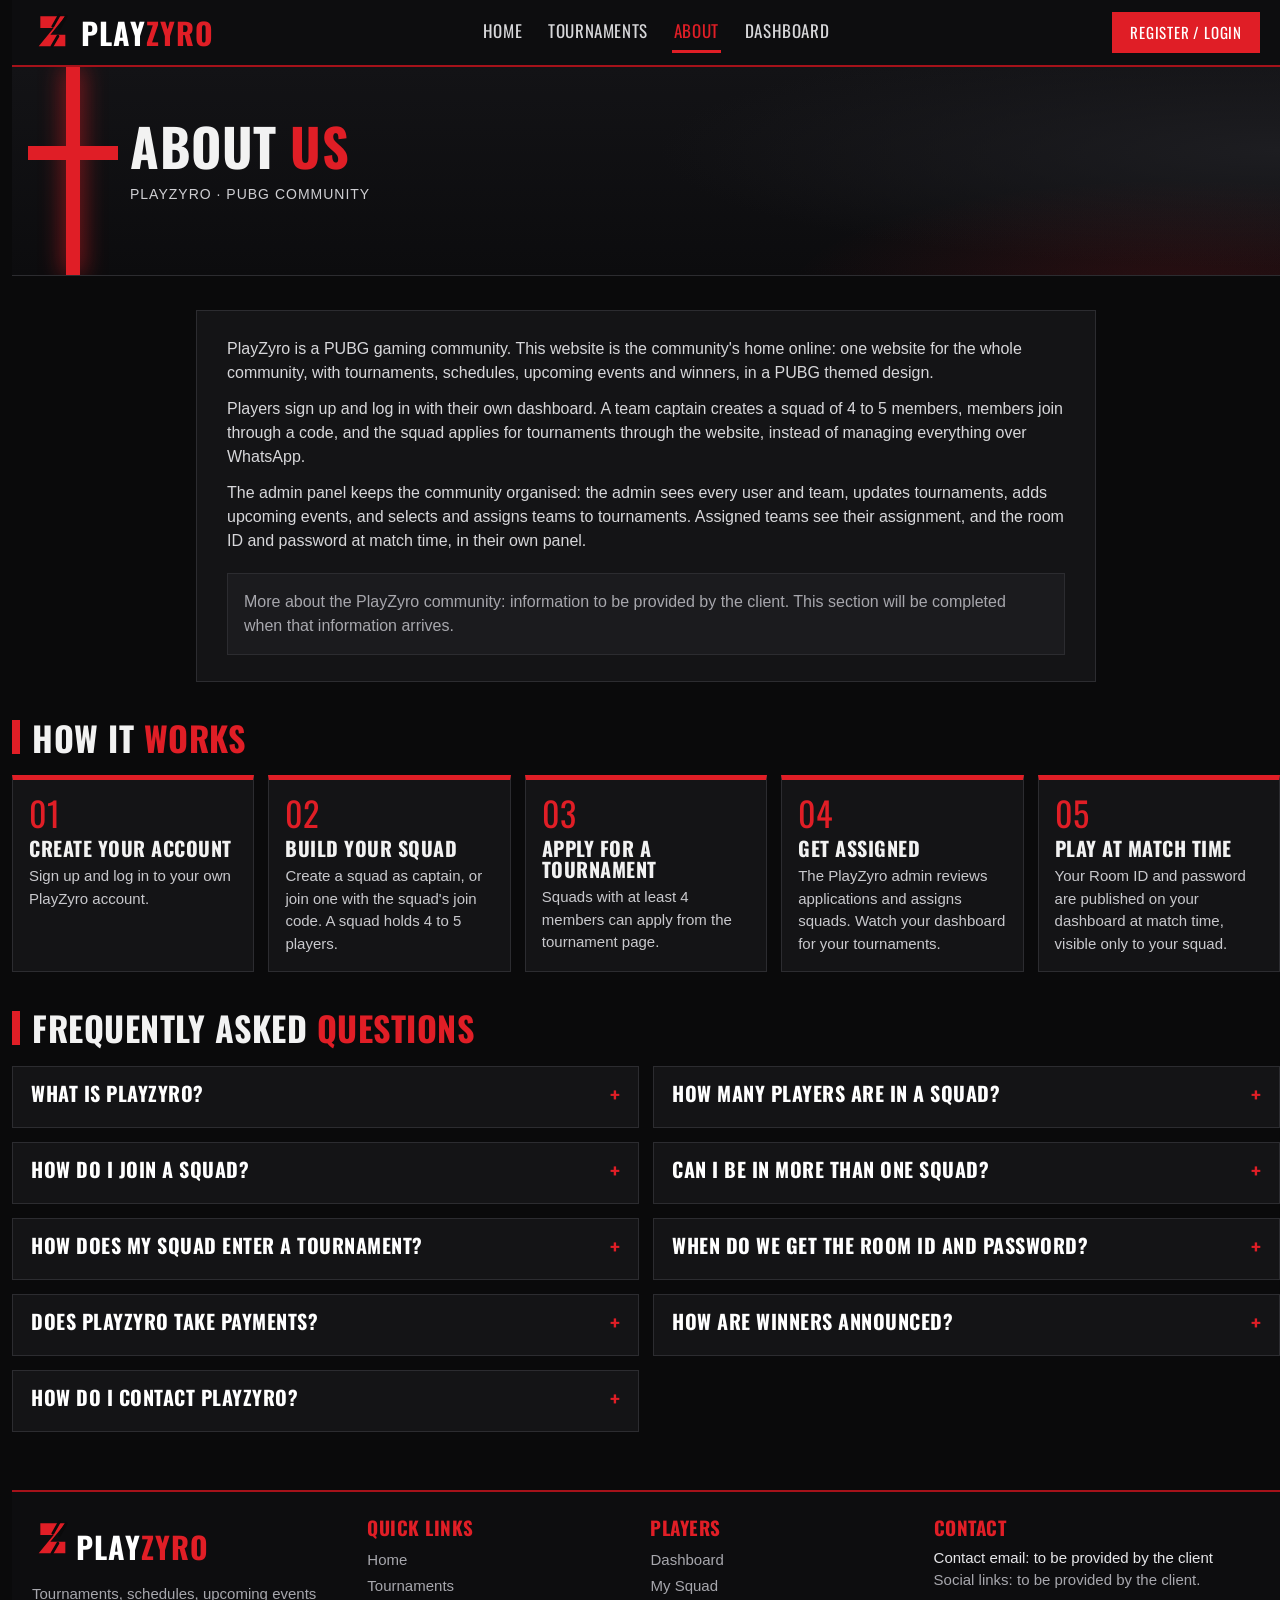
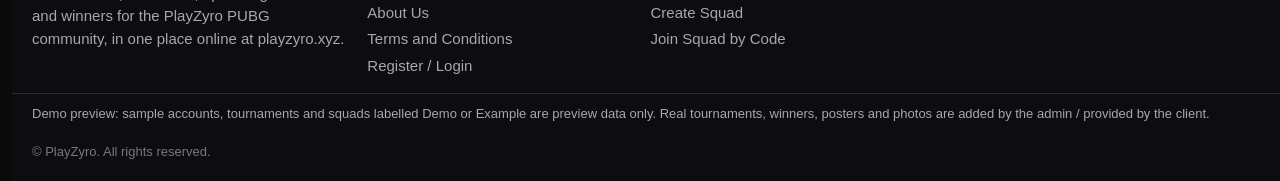
==== about.html @ 916bda05 "V5 R1 fix round (panel order, Chat 2 Screenshot Match R1 on 20g): single red header button per page " ====
<!DOCTYPE html>
<html lang="en">
<head>
<meta charset="UTF-8">
<meta name="viewport" content="width=device-width, initial-scale=1.0">
<title>About Us | PlayZyro</title>
<link rel="icon" href="data:image/svg+xml,%3Csvg xmlns='http://www.w3.org/2000/svg' viewBox='0 0 48 48'%3E%3Cpath d='M10 4h30L22 26h18v14H8L26 18H10z' fill='%23e01e26'/%3E%3C/svg%3E">
<link rel="preconnect" href="https://fonts.googleapis.com">
<link rel="preconnect" href="https://fonts.gstatic.com" crossorigin>
<link href="https://fonts.googleapis.com/css2?family=Barlow+Condensed:wght@500;600;700&family=Oswald:wght@500;600;700&display=swap" rel="stylesheet">
<link rel="stylesheet" href="assets/css/style.css?v=2026-11-20h">
<script>window.PZ_VARIANT = 'v5';</script>
<script src="assets/js/app.js?v=2026-11-20h"></script>
</head>
<body class="has-edge">
<header class="site-header">
<div class="header-in">
<a class="logo" href="index.html" aria-label="PlayZyro home">
<svg viewBox="0 0 48 48" class="logo-mark" aria-hidden="true"><path d="M10 4h30L22 26h18v14H8L26 18H10z" fill="#e01e26"/><path d="M33 2L25 16M41 4L33 18M31 28l-7 12" stroke="#0a0a0b" stroke-width="3.4" stroke-linecap="round"/></svg>
<span class="logo-word">PLAY<span>ZYRO</span></span></a>
<button class="nav-toggle" type="button" aria-label="Open menu" onclick="document.body.classList.toggle('nav-open')">&#9776;</button>
<nav class="main-nav"><a href="index.html">Home</a><a href="tournaments.html">Tournaments</a><a href="about.html" class="active">About</a><a href="dashboard.html">Dashboard</a><a href="admin.html" data-admin-link>Admin</a></nav>
<div class="header-actions"><span class="user-chip" data-user-chip></span><a class="btn btn-red btn-sm" href="auth.html">Register / Login</a></div>
</div>
</header>
<div class="nav-backdrop" onclick="document.body.classList.remove('nav-open')" aria-hidden="true"></div>
<aside class="mobile-drawer" aria-label="Mobile navigation"><div class="drawer-head"><span>Menu</span><button class="drawer-close" type="button" aria-label="Close menu" onclick="document.body.classList.remove('nav-open')">&times;</button></div><nav class="drawer-nav" onclick="document.body.classList.remove('nav-open')"><a href="index.html">Home</a><a href="tournaments.html">Tournaments</a><a href="about.html" class="active">About</a><a href="dashboard.html">Dashboard</a><a href="admin.html" data-admin-link>Admin</a></nav><div class="drawer-auth"><a class="btn btn-outline btn-block" href="auth.html?mode=login">Log In</a><a class="btn btn-red btn-block" href="auth.html">Sign Up</a><span class="user-chip" data-user-chip></span></div></aside>

<section class="band"><div class="cross"></div><div class="band-in"><h1>About <span class="red">Us</span></h1><p>PlayZyro &middot; PUBG Community</p></div></section>
<main class="wrap page-pad">
<div class="content-card">
<p>PlayZyro is a PUBG gaming community. This website is the community's home online: one website for the whole community, with tournaments, schedules, upcoming events and winners, in a PUBG themed design.</p>
<p>Players sign up and log in with their own dashboard. A team captain creates a squad of 4 to 5 members, members join through a code, and the squad applies for tournaments through the website, instead of managing everything over WhatsApp.</p>
<p>The admin panel keeps the community organised: the admin sees every user and team, updates tournaments, adds upcoming events, and selects and assigns teams to tournaments. Assigned teams see their assignment, and the room ID and password at match time, in their own panel.</p>
<div class="gap-box">More about the PlayZyro community: information to be provided by the client. This section will be completed when that information arrives.</div>
</div>

<div class="sec-head"><h2>How It <span>Works</span></h2></div>
<div class="steps-grid">
<div class="step-card"><p class="num">01</p><h3>Create your account</h3><p>Sign up and log in to your own PlayZyro account.</p></div>
<div class="step-card"><p class="num">02</p><h3>Build your squad</h3><p>Create a squad as captain, or join one with the squad's join code. A squad holds 4 to 5 players.</p></div>
<div class="step-card"><p class="num">03</p><h3>Apply for a tournament</h3><p>Squads with at least 4 members can apply from the tournament page.</p></div>
<div class="step-card"><p class="num">04</p><h3>Get assigned</h3><p>The PlayZyro admin reviews applications and assigns squads. Watch your dashboard for your tournaments.</p></div>
<div class="step-card"><p class="num">05</p><h3>Play at match time</h3><p>Your Room ID and password are published on your dashboard at match time, visible only to your squad.</p></div>
</div>
<div class="sec-head"><h2>Frequently Asked <span>Questions</span></h2></div>
<div class="faq-grid">
<div class="faq-item"><h3>What is PlayZyro?</h3><p>PlayZyro runs PUBG community tournaments online: schedules, squads, assignments and winners in one place.</p></div>
<div class="faq-item"><h3>How many players are in a squad?</h3><p>A squad holds 4 to 5 players. The captain creates the squad and shares its join code.</p></div>
<div class="faq-item"><h3>How do I join a squad?</h3><p>Ask the captain for the squad's join code, then use Join a Squad while logged in.</p></div>
<div class="faq-item"><h3>Can I be in more than one squad?</h3><p>Each player has one active squad.</p></div>
<div class="faq-item"><h3>How does my squad enter a tournament?</h3><p>A squad with at least 4 members applies from the tournament page. The admin assigns squads, and assigned squads see the tournament on their dashboard.</p></div>
<div class="faq-item"><h3>When do we get the Room ID and password?</h3><p>The admin publishes them at match time. They appear on the dashboard of assigned squad members only.</p></div>
<div class="faq-item"><h3>Does PlayZyro take payments?</h3><p>No. PlayZyro does not take payments, deposits or withdrawals on this site.</p></div>
<div class="faq-item"><h3>How are winners announced?</h3><p>Winners from finished tournaments are published in the winners section on this site.</p></div>
<div class="faq-item"><h3>How do I contact PlayZyro?</h3><p>Contact email: to be provided by the client</p></div>
</div>
</main>
<footer class="site-footer">
<div class="footer-in">
<div class="footer-col footer-brand"><a class="logo" href="index.html" aria-label="PlayZyro home">
<svg viewBox="0 0 48 48" class="logo-mark" aria-hidden="true"><path d="M10 4h30L22 26h18v14H8L26 18H10z" fill="#e01e26"/><path d="M33 2L25 16M41 4L33 18M31 28l-7 12" stroke="#0a0a0b" stroke-width="3.4" stroke-linecap="round"/></svg>
<span class="logo-word">PLAY<span>ZYRO</span></span></a>
<p>Tournaments, schedules, upcoming events and winners for the PlayZyro PUBG community, in one place online at playzyro.xyz.</p></div>
<div class="footer-col"><h4>Quick Links</h4><a href="index.html">Home</a><a href="tournaments.html">Tournaments</a><a href="about.html">About Us</a><a href="terms.html">Terms and Conditions</a><a href="auth.html">Register / Login</a></div>
<div class="footer-col"><h4>Players</h4><a href="dashboard.html">Dashboard</a><a href="squad.html">My Squad</a><a href="squad-create.html">Create Squad</a><a href="squad-join.html">Join Squad by Code</a></div>
<div class="footer-col"><h4>Contact</h4><p class="contact-line">Contact email: to be provided by the client</p><p>Social links: to be provided by the client.</p></div>
</div>
<p class="demo-notice">Demo preview: sample accounts, tournaments and squads labelled Demo or Example are preview data only. Real tournaments, winners, posters and photos are added by the admin / provided by the client.</p>
<p class="copyright">&copy; PlayZyro. All rights reserved.</p>
</footer>
<script>
(function(){var u=PZ.session();document.querySelectorAll('[data-admin-link]').forEach(function(a){if(!u||u.role!=='admin'){a.style.display='none';}});})();
</script>
</body>
</html>
---- assets/css/style.css ----
*{box-sizing:border-box;margin:0;padding:0}
:root{--head:"Oswald","Barlow Condensed","Roboto Condensed","Arial Narrow","Liberation Sans Narrow",Impact,sans-serif;--bg:#0a0a0b;--panel:#141416;--panel2:#1b1b1e;--line:#2c2c30;--red:#e01e26;--red-dark:#a5121a;--text:#f2f2f2;--muted:#a7a7ad;--green:#3fae5a}
html{scroll-behavior:smooth}
body{background:var(--bg);color:var(--text);font-family:Arial,Helvetica,sans-serif;font-size:16px;line-height:1.5}
body.has-edge{border-left:14px solid transparent;background-image:linear-gradient(var(--bg),var(--bg)),linear-gradient(var(--red),var(--red));background-origin:padding-box,border-box}
h1,h2,h3,h4,.cond{font-family:var(--head);font-stretch:condensed;text-transform:uppercase;letter-spacing:.5px;line-height:1.05}
a{color:var(--text);text-decoration:none}
img{max-width:100%}
.wrap{max-width:1280px;margin:0 auto;padding:0 20px}
/* header */
.site-header{background:#0d0d0f;border-bottom:2px solid var(--red-dark);position:relative;z-index:20}
.header-in{max-width:1280px;margin:0 auto;padding:10px 20px;display:flex;align-items:center;gap:26px}
.logo{display:flex;align-items:center;gap:9px}
.logo-mark{width:40px;height:40px;flex:none}
.logo-word{font-family:var(--head);font-size:30px;font-weight:700;letter-spacing:1px;color:#fff;text-transform:uppercase}
.logo-word span{color:var(--red)}
.main-nav{display:flex;gap:22px;flex:1;justify-content:center}
.main-nav a{font-family:var(--head);text-transform:uppercase;font-size:17px;letter-spacing:.6px;color:#d7d7da;padding:6px 2px}
.main-nav a.active{color:var(--red);border-bottom:3px solid var(--red)}
.main-nav a:hover{color:var(--red)}
.header-actions{display:flex;align-items:center;gap:14px}
.user-chip{font-size:13px;color:var(--muted);white-space:nowrap}
.nav-toggle{display:none;background:none;border:1px solid var(--red);color:#fff;font-size:20px;padding:4px 12px;cursor:pointer}
/* buttons */
.btn{display:inline-block;font-family:var(--head);text-transform:uppercase;letter-spacing:.8px;font-size:18px;padding:11px 26px;border:2px solid transparent;cursor:pointer;text-align:center;background:#26262a;color:#fff}
.btn-red{background:var(--red);color:#fff}
.btn-red:hover{background:var(--red-dark)}
.btn-outline{border-color:var(--red);color:#ff4d54;background:transparent}
.btn-outline:hover{background:rgba(224,30,38,.14)}
.btn-sm{padding:7px 16px;font-size:15px}
.btn-block{display:block;width:100%}
.btn-grey{background:#333338}
/* section headings with red bar */
.sec-head{display:flex;align-items:center;gap:12px;margin:38px 0 20px}
.sec-head::before{content:"";width:8px;height:34px;background:var(--red);flex:none}
.sec-head h2{font-size:34px}
.sec-head h2 span{color:var(--red)}
/* hero */
.hero{position:relative;overflow:hidden;background:linear-gradient(115deg,transparent 0 61%,rgba(224,30,38,.30) 61% 65%,transparent 65%),linear-gradient(25deg,transparent 0 74%,rgba(255,255,255,.07) 74% 76%,transparent 76%),repeating-linear-gradient(125deg,#101013 0 54px,#17171a 54px 108px,#0c0c0e 108px 162px);border-bottom:1px solid var(--line)}
.hero-in{max-width:1280px;margin:0 auto;padding:64px 20px 70px;position:relative;z-index:2}
.hero h1{font-size:64px;max-width:700px}
.hero h1 .red{color:var(--red)}
.hero p{color:#cfcfd3;max-width:480px;margin:16px 0 26px;font-size:17px}
.hero-btns{display:flex;gap:16px;flex-wrap:wrap}
.embers{position:absolute;inset:0;z-index:1;pointer-events:none;background-image:repeating-linear-gradient(135deg,transparent 0 46px,rgba(224,30,38,.34) 46px 49px,transparent 49px 96px),repeating-linear-gradient(45deg,transparent 0 74px,rgba(255,255,255,.06) 74px 76px,transparent 76px 132px)}
.hero-sil{position:absolute;right:0;bottom:0;height:100%;opacity:.16;z-index:1}
/* artwork boxes */
.ph{position:relative;overflow:hidden;isolation:isolate;background:#101012;border:1px solid #3a3a40;color:#8f8f96;display:flex;align-items:center;justify-content:center;text-align:center;font-family:"Arial Narrow",Arial,sans-serif;text-transform:uppercase;letter-spacing:1px;padding:18px;min-height:130px;font-size:19px}
.ph-sm{min-height:64px;font-size:13px;padding:8px}
/* cards and rows */
.cards3{display:grid;grid-template-columns:repeat(3,1fr);gap:22px}
#champ-grid{grid-template-columns:repeat(4,1fr)}
.t-card{background:var(--panel);border:1px solid var(--line);padding:14px}
.t-card .ph{position:relative;overflow:hidden;isolation:isolate;min-height:150px;margin-bottom:14px}
.t-card h3{font-size:23px;margin-bottom:6px}
.chip{display:inline-block;background:#26262a;border:1px solid var(--red);color:#ff6b71;font-family:"Arial Narrow",Arial,sans-serif;text-transform:uppercase;font-size:13px;letter-spacing:.6px;padding:2px 10px}
.chip-grey{border-color:#4a4a50;color:#c9c9cd}
.t-card .btn{margin-top:14px}
.split2{display:grid;grid-template-columns:1fr 1fr;gap:26px;align-items:start}
.sched-list{background:var(--panel);border:1px solid var(--line)}
.sched-row{display:flex;justify-content:space-between;align-items:center;gap:14px;padding:13px 16px;border-bottom:1px solid var(--line)}
.sched-row:last-child{border-bottom:none}
.panel{background:var(--panel);border:1px solid var(--line);padding:20px}
.panel h3{font-size:24px;margin-bottom:14px}
.muted{color:var(--muted)}
.small{font-size:14px}
/* tables */
.table-wrap{overflow-x:auto;background:var(--panel);border:1px solid var(--line)}
table{width:100%;border-collapse:collapse;min-width:640px}
th{background:var(--red);color:#fff;font-family:"Arial Narrow",Arial,sans-serif;text-transform:uppercase;letter-spacing:.7px;font-size:17px;text-align:left;padding:11px 14px}
td{padding:11px 14px;border-bottom:1px solid var(--line);font-size:15px;vertical-align:top}
tr:last-child td{border-bottom:none}
/* tournament rows */
.t-row{display:flex;gap:18px;align-items:center;background:#232327;border:1px solid var(--red-dark);padding:14px 18px;margin-bottom:16px}
.t-row .ph{position:relative;overflow:hidden;isolation:isolate;min-height:96px;width:230px;flex:none}
.t-row .grow{flex:1}
.t-row h3{font-size:24px}
.t-row p{color:var(--muted);font-size:14px;text-transform:uppercase;letter-spacing:.4px}
/* page hero band */
.band{position:relative;background:linear-gradient(115deg,transparent 0 68%,rgba(224,30,38,.24) 68% 72%,transparent 72%),repeating-linear-gradient(125deg,#101013 0 58px,#151518 58px 116px,#0c0c0e 116px 174px);border-bottom:1px solid var(--line);overflow:hidden}
.band-in{max-width:1280px;margin:0 auto;padding:52px 20px 52px 118px;position:relative;z-index:2}
.band h1{font-size:52px}
.band h1 .red{color:var(--red)}
.band p{color:#cfcfd3;text-transform:uppercase;letter-spacing:1px;font-size:14px;margin:10px 0 18px}
.cross{position:absolute;left:36px;top:0;width:14px;height:100%;background:var(--red);box-shadow:0 0 24px rgba(224,30,38,.8);z-index:1}
.cross::after{content:"";position:absolute;left:-38px;top:38%;width:90px;height:14px;background:var(--red)}
/* auth */
.auth-grid{display:grid;grid-template-columns:1.25fr 1fr;gap:44px;align-items:start;padding:44px 0 60px}
.auth-left h1{font-size:74px;margin-bottom:26px}
.auth-left h1::before{content:"";display:inline-block;width:10px;height:58px;background:var(--red);margin-right:16px;vertical-align:-6px}
.auth-panel{background:#101013;border:1px solid var(--red-dark);box-shadow:0 0 34px rgba(224,30,38,.22);padding:26px}
.auth-panel h2{font-size:30px;text-align:center;margin-bottom:18px}
.tabs{display:grid;grid-template-columns:1fr 1fr;background:#26262a;margin-bottom:20px}
.tabs button{background:none;border:none;color:#c9c9cd;font-family:"Arial Narrow",Arial,sans-serif;text-transform:uppercase;font-size:17px;letter-spacing:.6px;padding:10px;cursor:pointer}
.tabs button.on{background:var(--red);color:#fff}
label.fl{display:block;font-family:"Arial Narrow",Arial,sans-serif;text-transform:uppercase;letter-spacing:.6px;font-size:15px;color:#d7d7da;margin:13px 0 6px}
input[type=text],input[type=email],input[type=password],select,textarea{width:100%;background:#0c0c0e;border:1px solid #4a2326;color:#fff;padding:11px 12px;font-size:15px;font-family:Arial,sans-serif}
input:focus,select:focus{outline:1px solid var(--red)}
.check{display:flex;gap:9px;align-items:flex-start;margin:14px 0;font-size:14px;color:var(--muted)}
.form-msg{display:none;background:#2a1113;border:1px solid var(--red);color:#ffb3b6;padding:10px 12px;font-size:14px;margin:14px 0}
.form-msg.ok{background:#12291a;border-color:var(--green);color:#b9e7c6}
.demo-box{margin-top:20px;border:1px dashed #4a4a50;padding:12px 14px;color:var(--muted);font-size:14px}
/* dashboard */
.dash-top{display:grid;grid-template-columns:1.35fr 1fr .62fr .8fr;gap:20px;align-items:stretch}
.dash-card{background:var(--panel);border:1px solid var(--line);padding:18px}
.dash-card h3{font-size:23px;border-bottom:1px solid var(--line);padding-bottom:10px;margin-bottom:14px}
.member-row{display:flex;align-items:center;gap:11px;padding:6px 0}
.avatar-ph{width:38px;height:38px;flex:none;background:#26262a;border:1px solid #4a4a50;color:#8f8f96;font-size:9px;display:flex;align-items:center;justify-content:center;text-align:center;text-transform:uppercase;letter-spacing:.4px}
.member-row .role{font-family:"Arial Narrow",Arial,sans-serif;text-transform:uppercase;font-size:16px;letter-spacing:.4px;white-space:nowrap}
.join-code{margin-top:14px;border-top:1px solid var(--line);padding-top:12px;font-family:"Arial Narrow",Arial,sans-serif;text-transform:uppercase;font-size:20px}
.join-code b{color:var(--red)}
.room-box{background:#232327;padding:14px;margin-bottom:12px}
.room-box .rv{font-size:22px;font-weight:700;letter-spacing:.5px}
.t-rows{margin-top:6px}
.my-row{display:flex;align-items:center;gap:16px;background:var(--panel);border:1px solid var(--line);padding:15px 18px;margin-bottom:12px}
.my-row .grow{flex:1;font-family:"Arial Narrow",Arial,sans-serif;text-transform:uppercase;font-size:20px;letter-spacing:.5px}
.my-row .cell{color:var(--muted);font-size:14px;text-transform:uppercase}
/* admin */
.admin-layout{display:grid;grid-template-columns:230px 1fr;gap:0;align-items:start}
.admin-side{background:#0d0d0f;border-right:1px solid var(--line);padding:22px 0;position:sticky;top:0}
.admin-side h2{font-size:24px;padding:0 20px 14px;border-bottom:1px solid var(--line)}
.admin-side a{display:block;padding:11px 20px;color:#d7d7da;border-left:4px solid var(--red);margin-top:6px;font-size:15px}
.admin-side a:hover{background:#17171a;color:#fff}
.admin-main{padding:26px 28px 50px;min-width:0}
.admin-grid{display:grid;grid-template-columns:1fr 1fr;gap:22px;align-items:start}
.count-strip{display:flex;gap:16px;flex-wrap:wrap;margin-bottom:22px}
.count-box{background:var(--panel);border:1px solid var(--line);border-left:6px solid var(--red);padding:12px 18px;font-family:"Arial Narrow",Arial,sans-serif;text-transform:uppercase;font-size:18px}
.count-box b{color:var(--red);font-size:24px;margin-left:8px}
.admin-sec{margin-bottom:28px}
.admin-sec>h3{font-size:26px;border-left:8px solid var(--red);padding-left:12px;margin-bottom:14px}
.mini-ph{display:inline-flex;background:#101012;border:1px solid #3a3a40;color:#8f8f96;font-size:10px;text-transform:uppercase;align-items:center;justify-content:center;text-align:center;padding:6px;width:86px;min-height:44px}
.form-grid{display:grid;grid-template-columns:1fr 1fr;gap:0 16px}
.form-grid .full{grid-column:1/-1}
/* content pages */
.content-card{background:var(--panel);border:1px solid var(--line);padding:30px;max-width:900px}
.content-card h2{font-size:27px;margin:24px 0 8px;color:#fff}
.content-card h2:first-child{margin-top:0}
.content-card p{color:#d7d7da;margin-bottom:12px}
.gap-box{border:2px dashed var(--red-dark);background:rgba(224,30,38,.06);padding:16px;color:#ffb3b6;margin-top:20px}
/* footer */
.site-footer{background:#0d0d0f;border-top:2px solid var(--red-dark);margin-top:60px}
.footer-in{max-width:1280px;margin:0 auto;padding:36px 20px 8px;display:grid;grid-template-columns:1.4fr 1fr 1fr 1fr;gap:28px}
.footer-col h4{font-size:19px;margin-bottom:12px;color:var(--red)}
.footer-col a{display:block;color:var(--muted);padding:3px 0;font-size:15px}
.footer-col a:hover{color:#fff}
.footer-col p{color:var(--muted);font-size:15px}
.footer-brand p{margin-top:12px}
.demo-notice{max-width:1280px;margin:14px auto 0;padding:12px 20px;color:var(--muted);font-size:13px;border-top:1px solid var(--line)}
.copyright{max-width:1280px;margin:0 auto;padding:10px 20px 26px;color:#77777d;font-size:13px}
#tourn-list .t-row{flex-wrap:wrap}
#tourn-list .t-row .grow{flex:1 1 230px}
.pz-toast{position:fixed;left:50%;bottom:26px;transform:translateX(-50%) translateY(20px);background:#1d1d20;border:1px solid var(--red);color:#fff;padding:12px 20px;font-size:15px;opacity:0;pointer-events:none;transition:opacity .25s,transform .25s;z-index:99;max-width:92vw;text-align:center}
.pz-toast.show{opacity:1;transform:translateX(-50%) translateY(0)}
.page-pad{padding:34px 0 10px}
.empty{border:1px dashed #4a4a50;padding:18px;color:var(--muted);text-align:center}
@media (max-width:1000px){.dash-top{grid-template-columns:1fr 1fr}.admin-grid{grid-template-columns:1fr}.auth-grid{grid-template-columns:1fr}.hero h1{font-size:46px}.auth-left h1{font-size:52px}}
@media (max-width:760px){
body.has-edge{border-left:6px solid var(--red)}
.main-nav{display:none;position:absolute;top:100%;left:0;right:0;background:#0d0d0f;flex-direction:column;padding:14px 20px;gap:6px;border-bottom:2px solid var(--red-dark)}
body.nav-open .main-nav{display:flex}
.nav-toggle{display:block;margin-left:auto}
.header-in{flex-wrap:wrap}
.header-actions{width:100%;justify-content:space-between}
.cards3,.split2,.footer-in,.dash-top,.form-grid{grid-template-columns:1fr}
#champ-grid{grid-template-columns:1fr}
.t-row{flex-direction:column;align-items:stretch}
.t-row .ph{position:relative;overflow:hidden;isolation:isolate;width:100%}
.admin-layout{grid-template-columns:1fr}
.admin-side{position:static;border-right:none;border-bottom:1px solid var(--line);display:flex;align-items:center;gap:4px;flex-wrap:nowrap;overflow-x:auto;padding:10px 12px}
.admin-side h2{border-bottom:none;padding:0 10px 0 0;font-size:20px;white-space:nowrap}
.admin-side a{display:inline-block;margin-top:0;white-space:nowrap;padding:8px 10px;border-left:none;border-bottom:3px solid var(--red)}
.admin-main{padding:20px 14px 40px}
.band h1{font-size:38px}
.cross{left:14px}.cross::after{left:-18px;width:50px}
.band-in{padding:40px 16px 40px 62px}
#tourn-list .t-row .grow{flex:0 1 auto}
.hero-in{padding:42px 16px 48px}
table{min-width:560px}
.my-row{flex-wrap:wrap}
.my-row .grow{min-width:170px}
}

/* ===== R2 (2026-11-20): drawer, artwork treatments, mobile tables, page depth ===== */
.sec-head h2,.band h1,.auth-left h1,.admin-side h2,.count-box,.chip,th{font-family:var(--head)}
/* mobile drawer (hidden on desktop) */
.nav-backdrop,.mobile-drawer{display:none}
@media (max-width:820px){
.site-header{position:relative;z-index:60}
.header-in{flex-wrap:nowrap;gap:12px;padding:8px 14px;min-height:58px}
.logo-word{font-size:25px}
.logo-mark{width:34px;height:34px}
.main-nav{display:none !important}
.header-actions{display:none !important}
.nav-toggle{display:block;margin-left:auto;flex:none}
.nav-backdrop{display:block;position:fixed;inset:0;background:rgba(0,0,0,.64);opacity:0;pointer-events:none;transition:opacity .32s ease;z-index:70}
.mobile-drawer{display:flex;flex-direction:column;position:fixed;top:0;right:0;height:100dvh;width:min(84vw,330px);background:#0d0d0f;border-left:2px solid var(--red-dark);z-index:71;transform:translateX(105%);visibility:hidden;transition:transform .34s ease,visibility 0s linear .34s;box-shadow:-18px 0 34px rgba(0,0,0,.45);padding:16px 18px 22px;overflow-y:auto}
body.nav-open .nav-backdrop{opacity:1;pointer-events:auto}
body.nav-open .mobile-drawer{transform:translateX(0);visibility:visible;transition:transform .34s ease,visibility 0s}
body.nav-open{overflow:hidden}
.drawer-head{display:flex;align-items:center;justify-content:space-between;border-bottom:1px solid var(--line);padding-bottom:12px;margin-bottom:10px}
.drawer-head span{font-family:var(--head);text-transform:uppercase;font-size:24px;letter-spacing:.6px;color:#fff}
.drawer-close{background:var(--red);border:none;color:#fff;width:38px;height:38px;font-size:26px;line-height:1;cursor:pointer;flex:none}
.drawer-nav a{display:block;font-family:var(--head);text-transform:uppercase;font-size:21px;letter-spacing:.5px;color:#e6e6e9;padding:11px 4px;border-bottom:1px solid var(--line)}
.drawer-nav a.active{color:var(--red)}
.drawer-auth{margin-top:auto;padding-top:18px;display:grid;gap:10px}
.drawer-auth .user-chip{text-align:center}
}
/* defined-shape artwork treatments (hard edges only, no soft blobs, no X) */
.poster-art{background:linear-gradient(145deg,transparent 0 55%,rgba(224,30,38,.88) 55% 59%,transparent 59%),linear-gradient(25deg,transparent 0 68%,rgba(255,255,255,.13) 68% 70%,transparent 70%),repeating-linear-gradient(115deg,#1b1b1f 0 30px,#26262b 30px 60px,#111114 60px 90px);border:1px solid #572027;color:#fff}
.poster-art::before{content:"";position:absolute;left:0;right:0;bottom:0;height:12px;background:repeating-linear-gradient(90deg,var(--red) 0 42px,#101012 42px 58px)}
.poster-art::after{content:"";position:absolute;width:46%;height:72%;right:-6%;top:6%;background:linear-gradient(145deg,#34343a,#151518);clip-path:polygon(20% 0,100% 12%,82% 100%,0 86%);opacity:.55}
.poster-art span,.photo-frame span,.team-photo span{position:relative;z-index:2;background:rgba(10,10,11,.72);padding:5px 10px}
.photo-frame{background:linear-gradient(180deg,#242428,#101012);border:6px solid #2d2d32;box-shadow:inset 0 0 0 1px #4a4a50;color:#e8e8ea}
.photo-frame::before{content:"";position:absolute;left:50%;bottom:14%;width:76px;height:108px;transform:translateX(-50%);background:#3a3a41;clip-path:polygon(35% 0,65% 0,72% 15%,100% 34%,88% 100%,12% 100%,0 34%,28% 15%)}
.photo-frame::after{content:"";position:absolute;top:0;left:0;width:54px;height:10px;background:var(--red)}
.team-photo{background:repeating-linear-gradient(90deg,#17171a 0 52px,#222227 52px 104px);border:1px solid #4a2326;color:#f0d7d8}
.team-photo::before{content:"";position:absolute;left:0;right:0;bottom:0;height:12px;background:repeating-linear-gradient(90deg,#3a3a41 0 64px,var(--red-dark) 64px 80px)}
.team-photo::after{content:"";position:absolute;top:0;right:0;width:64px;height:10px;background:repeating-linear-gradient(90deg,var(--red) 0 16px,#101012 16px 24px)}
.avatar-ph{width:46px;height:46px;background:linear-gradient(145deg,#2b2b30,#151518);border:1px solid #56565e;border-left:4px solid var(--red);color:#fff;font-size:8px;padding:3px}
.mini-ph{background:#17171a;border:1px solid #45454c;border-left:5px solid var(--red);color:#e6e6e9}
.mini-poster{background:repeating-linear-gradient(115deg,#1b1b1f 0 14px,#26262b 14px 28px,#111114 28px 42px);border-color:#572027}
.mini-photo{background:linear-gradient(180deg,#242428,#101012);box-shadow:inset 0 0 0 2px #3a3a41}
.mini-team{background:repeating-linear-gradient(90deg,#17171a 0 20px,#222227 20px 40px)}
.fact-lines{margin-top:10px}
.fact-line{display:grid;grid-template-columns:118px 1fr;gap:10px;padding:7px 0;border-bottom:1px solid var(--line);font-size:14px}
.fact-line:last-child{border-bottom:none}
.fact-line b{font-family:var(--head);text-transform:uppercase;letter-spacing:.5px;color:#ff6b71;font-weight:600}
.fact-line span{color:var(--muted)}
/* stats strip: one row of three with dividers */
.stats-strip{display:grid;grid-template-columns:repeat(3,1fr);background:var(--panel);border:1px solid var(--line);margin-top:26px}
.stats-strip div{padding:16px 18px;text-align:center}
.stats-strip div+div{border-left:1px solid var(--line)}
.stats-strip strong{display:block;font-family:var(--head);font-size:32px;color:var(--red);line-height:1}
.stats-strip span{display:block;margin-top:5px;color:var(--muted);text-transform:uppercase;font-size:13px;letter-spacing:.6px}
/* page-depth sections */
.steps-grid{display:grid;grid-template-columns:repeat(5,1fr);gap:14px}
.step-card{background:var(--panel);border:1px solid var(--line);border-top:5px solid var(--red);padding:16px}
.step-card .num{font-family:var(--head);font-size:34px;color:var(--red);line-height:1}
.step-card h3{font-size:20px;margin:8px 0 6px}
.step-card p,.why-card p,.faq-item p{color:var(--muted);font-size:14px}
.why-grid{display:grid;grid-template-columns:repeat(4,1fr);gap:14px}
.why-card{background:var(--panel);border:1px solid var(--line);border-left:6px solid var(--red);padding:16px}
.why-card h3{font-size:20px;margin-bottom:6px}
.faq-grid{display:grid;grid-template-columns:1fr 1fr;gap:14px}
.faq-item{background:var(--panel);border:1px solid var(--line);padding:16px 18px}
.faq-item h3{font-size:20px;color:#fff;margin-bottom:6px}
.cta-band{margin:42px 0 8px;padding:28px;background:linear-gradient(115deg,transparent 0 72%,rgba(224,30,38,.22) 72% 76%,transparent 76%),repeating-linear-gradient(125deg,#141416 0 54px,#17171a 54px 108px,#101013 108px 162px);border:1px solid var(--red-dark);display:flex;align-items:center;justify-content:space-between;gap:20px;flex-wrap:wrap}
.cta-band h2{font-size:32px}
.cta-band p{color:var(--muted);margin-top:6px;max-width:560px}
.squad-strip{display:grid;grid-template-columns:repeat(4,1fr);gap:14px}
.squad-strip .step-card{border-top:none;border-left:5px solid var(--red)}
.rules-list{margin:0 0 4px 20px;color:#d7d7da}
.rules-list li{margin-bottom:8px}
.scroll-hint{display:none}
@media (max-width:1000px){.steps-grid{grid-template-columns:repeat(2,1fr)}.steps-grid.steps-3{grid-template-columns:repeat(3,1fr)}.why-grid,.squad-strip{grid-template-columns:1fr 1fr}#champ-grid{grid-template-columns:1fr 1fr}}
@media (max-width:820px){
.auth-grid{grid-template-columns:1fr}
.auth-panel{order:-1}
.auth-left{order:1}
.auth-left h1{font-size:46px}
}
/* mobile tables: public = stacked label/value cards; admin = contained scroll + sticky first column */
@media (max-width:640px){
#champ-grid{grid-template-columns:1fr}
.stats-strip div{padding:12px 6px}
.stats-strip strong{font-size:25px}
.stats-strip span{font-size:11px}
.public-table-wrap{overflow:visible}
.stack-table{min-width:0}
.stack-table thead{display:none}
.stack-table,.stack-table tbody,.stack-table tr,.stack-table td{display:block;width:100%}
.stack-table tr{background:var(--panel);border:1px solid var(--line);margin-bottom:12px;padding:6px 0}
.stack-table td{display:grid;grid-template-columns:104px 1fr;gap:10px;border-bottom:1px solid var(--line);padding:9px 12px}
.stack-table tr td:last-child{border-bottom:none}
.stack-table td::before{content:attr(data-label);font-family:var(--head);text-transform:uppercase;letter-spacing:.5px;color:#ff6b71;font-size:14px}
.admin-table-wrap{overflow-x:auto;-webkit-overflow-scrolling:touch;max-width:100%}
.admin-sec{min-width:0}
.admin-table-wrap th:first-child,.admin-table-wrap td:first-child{position:sticky;left:0;background:#1b1b1e;z-index:2}
.admin-table-wrap th:first-child{background:var(--red);z-index:3}
.scroll-hint{display:block;color:var(--muted);font-size:13px;margin:0 0 8px;text-transform:uppercase;letter-spacing:.5px}
.fact-line{grid-template-columns:96px 1fr}
.steps-grid,.steps-grid.steps-3,.why-grid,.squad-strip,.faq-grid{grid-template-columns:1fr}
.t-row .poster-art{width:100%;min-height:150px;align-self:stretch}
.cta-band{padding:22px 18px}
}
/* footer tightening */
.site-footer{margin-top:48px}
.footer-in{padding:26px 20px 4px;gap:22px}
.footer-col h4{margin-bottom:9px}
.footer-col a{padding:2px 0}
.contact-line{color:#e6e6e9 !important}
.demo-notice{margin-top:10px;padding:10px 20px}
.copyright{padding:8px 20px 20px}
@media (max-width:760px){.footer-in{grid-template-columns:1fr 1fr;gap:18px}}

/* ===== UI/UX round (Snow-approved analysis, 2026-11-20) ===== */
.stats-strip span{font-size:14px;color:#c9c9cd}
.step-card p,.why-card p,.faq-item p{font-size:15px;color:#c9c9cd}
@media(min-width:1001px){.split2.eq{align-items:stretch}.auth-grid{grid-template-columns:.92fr 1.08fr}.dash-top{grid-template-columns:1.3fr 1fr;align-items:start}.footer-in{grid-template-columns:1.2fr 1fr 1fr 1.25fr}.admin-grid{display:flex;gap:22px;align-items:flex-start}}
.split2.eq .sched-list{display:flex;flex-direction:column}
.split2.eq .sched-row{flex:1;align-items:center}
.team-photo{background:linear-gradient(180deg,#242428,#101012);border-color:#3a3a40;aspect-ratio:16/9}
.team-photo::before{content:"";position:absolute;left:50%;bottom:0;transform:translateX(-50%);width:150px;height:78%;background:radial-gradient(ellipse 46px 34px at 50% 16%,#3c3c42 98%,transparent),linear-gradient(#33333a,#26262c);border-radius:70px 70px 12px 12px/90px 90px 12px 12px;opacity:.8}
.team-photo::after{content:"";position:absolute;left:0;top:0;width:54px;height:5px;background:var(--red)}
.poster-art::before{height:5px;background:var(--red);opacity:.9}
.sched-row.ev{justify-content:flex-start;gap:18px}
.cross{left:54px}
@media(max-width:760px){.cross::after{left:-10px;width:46px}}
.t-row p{color:#8f8f96;font-size:13.5px}
.t-row p .mv{color:#e8e8ea;font-size:15px}
.fact-line{display:flex;align-items:baseline;gap:12px}
.fact-line b{flex:none}
.chip.fill{background:var(--red);border-color:var(--red);color:#fff}
@media(min-width:641px){.steps-grid.steps-3{grid-template-columns:repeat(3,1fr)}}
.empty{background:var(--panel);border:1px solid var(--line);border-radius:6px;padding:26px;font-size:15.5px;color:#d7d7da}
.content-card{padding:26px 30px;margin:0 auto}
.content-card.about-card{max-width:1060px}
.apply-card{display:flex;flex-direction:column;align-items:center;text-align:center;gap:8px}
input,select,textarea{background:#141417;border-color:#56565e}
label.fl{color:#e6e6e9}
.check{gap:12px;margin:18px 0;font-size:14.5px;color:#d7d7da}
.check input{width:18px;height:18px;flex:none;margin:0}
.dash-top .ph{aspect-ratio:16/9;min-height:0}
.avatar-ph{font-size:17px;font-family:var(--head)}
.code-in{font-family:ui-monospace,Menlo,Consolas,monospace;font-size:17px;letter-spacing:.14em;text-transform:uppercase}
.admin-col{flex:1 1 0;display:flex;flex-direction:column;gap:22px;min-width:0}
.admin-sec{margin:0}
.chip-neutral{background:#26262a;border-color:#4a4a50;color:#e6e6e9}
.admin-side a{border-left-color:transparent}
.admin-side a.on{border-left-color:var(--red);background:#17171a;color:#fff}
.mini-ph{width:104px;min-height:58px;font-size:9.5px}
.gap-box{border:1px solid var(--line);background:var(--panel2);color:var(--muted)}
.content-card h2{margin:34px 0 6px}
.content-card h2:first-child{margin-top:0}
.clause-index{display:flex;flex-wrap:wrap;gap:6px 18px;margin:0 0 22px;padding-bottom:16px;border-bottom:1px solid var(--line)}
.clause-index a{color:#c9c9cd;font-size:14px}
.clause-index a:hover{color:var(--red)}

/* ===== PlayZyro Animations R1 (panel-approved S1-S5 + O1-O4, Chat 3) =====
   Rules: content visible on load, entrance starts from visible, no scroll-reveal,
   animations are never gated on any motion preference setting. */
.btn{transition:background-color .16s ease,color .16s ease,border-color .16s ease,transform .12s ease}
.btn:active{transform:scale(.98)}
.main-nav a,nav.main a,.drawer-nav a{transition:color .15s ease,background-color .15s ease}
@keyframes pzHero{from{transform:translateY(8px) scale(.99);opacity:.92}to{transform:translateY(0) scale(1);opacity:1}}
.hero{animation:pzHero .38s ease-out}

@media (hover:hover) and (pointer:fine){
  .t-card,.step-card,.why-card{transition:transform .18s ease,border-color .18s ease,box-shadow .18s ease}
  .t-card:hover,.step-card:hover,.why-card:hover{transform:translateY(-3px);border-color:#e01e26;box-shadow:0 10px 24px rgba(0,0,0,.5)}
}
.pz-prog{height:3px;background:#2c2c30;margin-top:10px;overflow:hidden}
.pz-prog i{display:block;height:100%;width:0;background:#e01e26;transition:width .3s ease}

.pz-faq-q{cursor:pointer;display:flex;justify-content:space-between;align-items:center;gap:12px}
.pz-chev{flex:none;color:#e01e26;font-size:22px;line-height:1;transition:transform .26s ease}
.pz-chev::after{content:"+"}
.pz-open .pz-chev{transform:rotate(45deg)}
.pz-faq-a{display:grid;grid-template-rows:0fr;transition:grid-template-rows .26s ease}
.pz-faq-in{overflow:hidden;min-height:0}
.pz-msg-in{animation:pzMsg .2s ease-out}
@keyframes pzMsg{from{opacity:.35;transform:translateY(-4px)}to{opacity:1;transform:translateY(0)}}
.pz-swap{animation:pzSwap .16s ease-out}
@keyframes pzSwap{from{opacity:.45}to{opacity:1}}
.pz-reveal{animation:pzReveal .5s ease-out}
@keyframes pzReveal{from{opacity:.55;transform:scale(.985)}to{opacity:1;transform:scale(1)}}
#champ-grid>div .ph{transition:border-color .45s ease,box-shadow .45s ease}
#champ-grid>div.pz-active .ph{border-color:#e01e26;box-shadow:0 0 0 1px #e01e26,0 8px 20px rgba(0,0,0,.45)}
/* Animations R1 strengthening (panel ruling 2026-11-20): the rotating champion emphasis must be
   visible in motion - the active unit also scales slightly, in V5's fast red tuning. */
#champ-grid>div{transition:transform .45s ease}
#champ-grid>div.pz-active{transform:scale(1.03);position:relative;z-index:1}
/* Animations R1 fix: open state for the FAQ answer wrapper (was missing, answers could not expand). */
.faq-item.pz-open .pz-faq-a{grid-template-rows:1fr}

/* ===== V5 R1 fix round (Chat 2 Screenshot Match R1, 2026-11-20) ===== */
/* Hero: flat battlefield scene - smoke tones, soldier silhouettes, embers (slashes removed) */
.hero{background:radial-gradient(ellipse 55% 85% at 88% 108%,rgba(224,30,38,.16),transparent 62%),radial-gradient(ellipse 60% 75% at 72% -10%,#26262b,transparent 70%),radial-gradient(ellipse 90% 65% at 105% 55%,#1d1d21,transparent 70%),linear-gradient(180deg,#141417 0%,#0d0d0f 68%,#09090b 100%)}
.embers{background-image:radial-gradient(circle 3px at 84% 26%,rgba(255,140,50,.95),transparent 65%),radial-gradient(circle 2px at 76% 44%,rgba(255,90,40,.9),transparent 65%),radial-gradient(circle 2.5px at 90% 58%,rgba(255,170,70,.9),transparent 65%),radial-gradient(circle 2px at 68% 18%,rgba(255,120,45,.85),transparent 65%),radial-gradient(circle 3px at 94% 36%,rgba(224,30,38,.85),transparent 65%),radial-gradient(circle 2px at 72% 66%,rgba(255,150,60,.8),transparent 65%),radial-gradient(circle 2px at 58% 30%,rgba(255,110,40,.7),transparent 65%),radial-gradient(circle 2.5px at 88% 78%,rgba(255,130,50,.75),transparent 65%),radial-gradient(circle 2px at 64% 52%,rgba(255,160,70,.7),transparent 65%),radial-gradient(circle 2px at 97% 66%,rgba(255,100,40,.8),transparent 65%)}
.hero-sil{opacity:.55}
/* Left edge: the design's red double stripe */
body.has-edge{border-left:12px solid transparent;background-image:linear-gradient(var(--bg),var(--bg)),linear-gradient(90deg,var(--red) 0 4px,transparent 4px 7px,#8f141b 7px 12px);background-origin:padding-box,border-box;background-clip:padding-box,border-box}
/* Tournaments banner: same scene direction on the right, cross motif kept */
.band{background:radial-gradient(ellipse 50% 90% at 92% 110%,rgba(224,30,38,.15),transparent 62%),radial-gradient(ellipse 70% 80% at 100% 40%,#1d1d21,transparent 70%),linear-gradient(180deg,#131316 0%,#0c0c0e 100%)}
.band-sil{position:absolute;right:0;bottom:0;height:100%;opacity:.42;z-index:1}
.band-in{position:relative;z-index:2}
/* Hazard-stripe frames (Highlights & Champions, Home + Tournaments) */
.ph.hz,#champ-grid .ph.photo-frame,#champ-grid .ph.team-photo{border:5px solid #101013;border-image:repeating-linear-gradient(45deg,#e01e26 0 12px,#101013 12px 24px) 5}
/* Schedule tools */
.sched-tools{margin-left:auto;display:flex;gap:10px;align-items:center;flex-wrap:wrap}
.sched-tools select,.sched-tools input{background:#101013;border:1px solid var(--line);color:#f2f2f4;padding:9px 10px;font:inherit}
/* Auth photo boxes */
.auth-photos{display:grid;grid-template-columns:1fr 1fr;gap:14px;margin-top:14px}
.auth-photos .ph{min-height:120px;flex-direction:column;gap:6px}
.ph-cap{font-size:12px;color:#c9c9cf;letter-spacing:.06em}
/* Dashboard: four panels share one top row at desktop */
@media(min-width:1001px){.dash-top{grid-template-columns:1.35fr 1fr .62fr .8fr;align-items:stretch}}
/* Dashboard My Squad: team photo beside the roster */
.dash-squad-flex{display:flex;gap:14px;align-items:stretch}
.dash-squad-flex .roster{flex:1;min-width:0}
.dash-squad-flex .team-photo{flex:0 0 36%;min-height:120px}
/* Header identity avatar (dashboard) */
.pz-avatar{display:inline-flex;align-items:center;justify-content:center;width:30px;height:30px;border-radius:50%;background:var(--red);color:#fff;font-family:var(--head);font-weight:700;font-size:14px;vertical-align:middle}
/* Admin users tools + banned chip */
.users-tools{display:flex;gap:14px;align-items:center;justify-content:space-between;flex-wrap:wrap;margin-top:14px}
.users-tools input{background:#101013;border:1px solid var(--line);color:#f2f2f4;padding:9px 10px;font:inherit;min-width:220px}
.pager{display:flex;gap:10px;align-items:center}
.chip.ban{background:#3a0d10;color:#ff6b72;border-color:#e01e26}
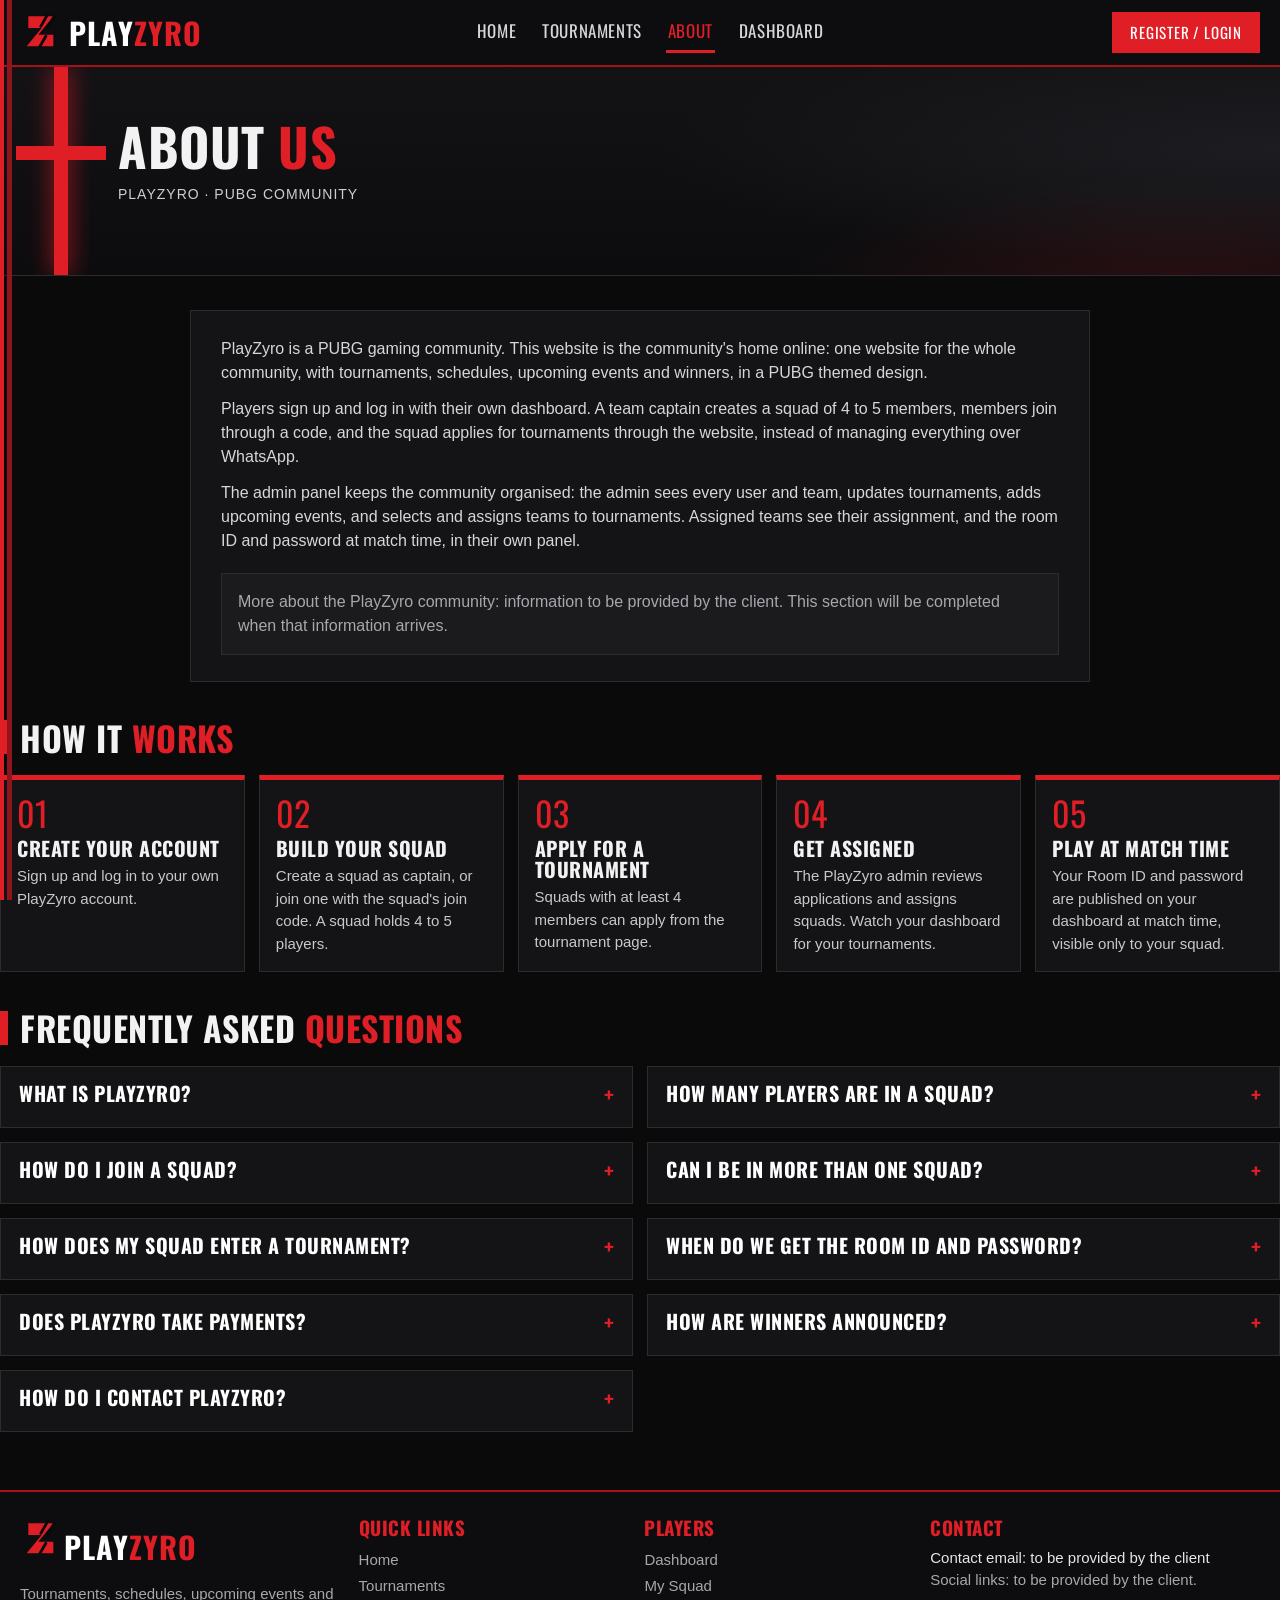
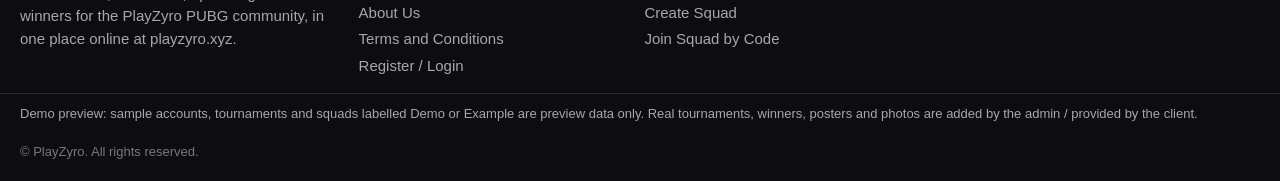
==== commit 98e6627a: "V5 verification follow-ups: left-edge red double stripe rebuilt as a fixed rail (the border/backgrou" ====
--- a/about.html
+++ b/about.html
@@ -8,9 +8,9 @@
 <link rel="preconnect" href="https://fonts.googleapis.com">
 <link rel="preconnect" href="https://fonts.gstatic.com" crossorigin>
 <link href="https://fonts.googleapis.com/css2?family=Barlow+Condensed:wght@500;600;700&family=Oswald:wght@500;600;700&display=swap" rel="stylesheet">
-<link rel="stylesheet" href="assets/css/style.css?v=2026-11-20h">
+<link rel="stylesheet" href="assets/css/style.css?v=2026-11-20i">
 <script>window.PZ_VARIANT = 'v5';</script>
-<script src="assets/js/app.js?v=2026-11-20h"></script>
+<script src="assets/js/app.js?v=2026-11-20i"></script>
 </head>
 <body class="has-edge">
 <header class="site-header">
--- a/assets/css/style.css
+++ b/assets/css/style.css
@@ -379,8 +379,9 @@
 .hero{background:radial-gradient(ellipse 55% 85% at 88% 108%,rgba(224,30,38,.16),transparent 62%),radial-gradient(ellipse 60% 75% at 72% -10%,#26262b,transparent 70%),radial-gradient(ellipse 90% 65% at 105% 55%,#1d1d21,transparent 70%),linear-gradient(180deg,#141417 0%,#0d0d0f 68%,#09090b 100%)}
 .embers{background-image:radial-gradient(circle 3px at 84% 26%,rgba(255,140,50,.95),transparent 65%),radial-gradient(circle 2px at 76% 44%,rgba(255,90,40,.9),transparent 65%),radial-gradient(circle 2.5px at 90% 58%,rgba(255,170,70,.9),transparent 65%),radial-gradient(circle 2px at 68% 18%,rgba(255,120,45,.85),transparent 65%),radial-gradient(circle 3px at 94% 36%,rgba(224,30,38,.85),transparent 65%),radial-gradient(circle 2px at 72% 66%,rgba(255,150,60,.8),transparent 65%),radial-gradient(circle 2px at 58% 30%,rgba(255,110,40,.7),transparent 65%),radial-gradient(circle 2.5px at 88% 78%,rgba(255,130,50,.75),transparent 65%),radial-gradient(circle 2px at 64% 52%,rgba(255,160,70,.7),transparent 65%),radial-gradient(circle 2px at 97% 66%,rgba(255,100,40,.8),transparent 65%)}
 .hero-sil{opacity:.55}
-/* Left edge: the design's red double stripe */
-body.has-edge{border-left:12px solid transparent;background-image:linear-gradient(var(--bg),var(--bg)),linear-gradient(90deg,var(--red) 0 4px,transparent 4px 7px,#8f141b 7px 12px);background-origin:padding-box,border-box;background-clip:padding-box,border-box}
+/* Left edge: the design's red double stripe (fixed rail - the border/background-clip technique did not render) */
+body.has-edge{border-left:0}
+body.has-edge::before{content:"";position:fixed;left:0;top:0;bottom:0;width:12px;background:linear-gradient(90deg,var(--red) 0 4px,transparent 4px 7px,#8f141b 7px 12px);z-index:120;pointer-events:none}
 /* Tournaments banner: same scene direction on the right, cross motif kept */
 .band{background:radial-gradient(ellipse 50% 90% at 92% 110%,rgba(224,30,38,.15),transparent 62%),radial-gradient(ellipse 70% 80% at 100% 40%,#1d1d21,transparent 70%),linear-gradient(180deg,#131316 0%,#0c0c0e 100%)}
 .band-sil{position:absolute;right:0;bottom:0;height:100%;opacity:.42;z-index:1}
@@ -392,10 +393,11 @@
 .sched-tools select,.sched-tools input{background:#101013;border:1px solid var(--line);color:#f2f2f4;padding:9px 10px;font:inherit}
 /* Auth photo boxes */
 .auth-photos{display:grid;grid-template-columns:1fr 1fr;gap:14px;margin-top:14px}
+.auth-photo-cell{display:flex;flex-direction:column;gap:6px;min-width:0}
 .auth-photos .ph{min-height:120px;flex-direction:column;gap:6px}
 .ph-cap{font-size:12px;color:#c9c9cf;letter-spacing:.06em}
 /* Dashboard: four panels share one top row at desktop */
-@media(min-width:1001px){.dash-top{grid-template-columns:1.35fr 1fr .62fr .8fr;align-items:stretch}}
+@media(min-width:1001px){.dash-top{grid-template-columns:1.35fr 1fr .62fr .8fr;align-items:stretch}.dash-top>*{min-width:0}.dash-top table{max-width:100%}}
 /* Dashboard My Squad: team photo beside the roster */
 .dash-squad-flex{display:flex;gap:14px;align-items:stretch}
 .dash-squad-flex .roster{flex:1;min-width:0}
